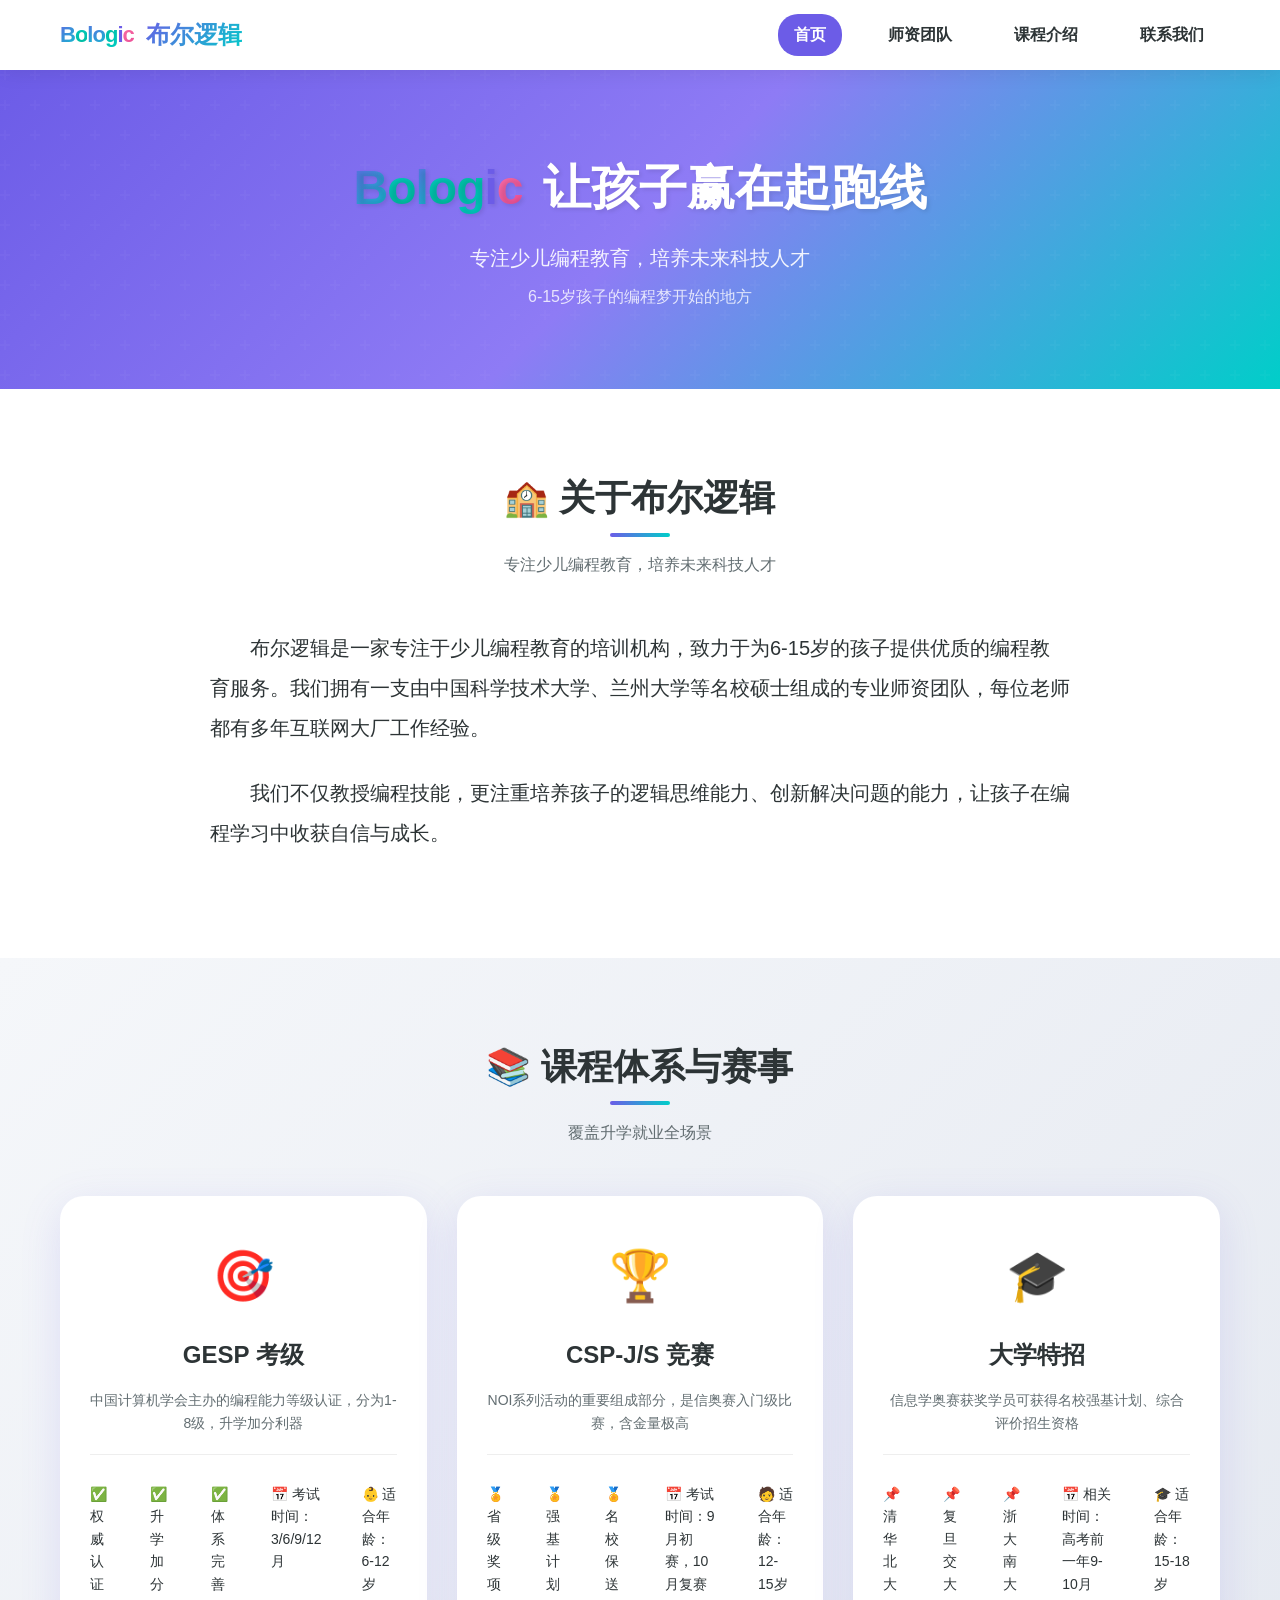
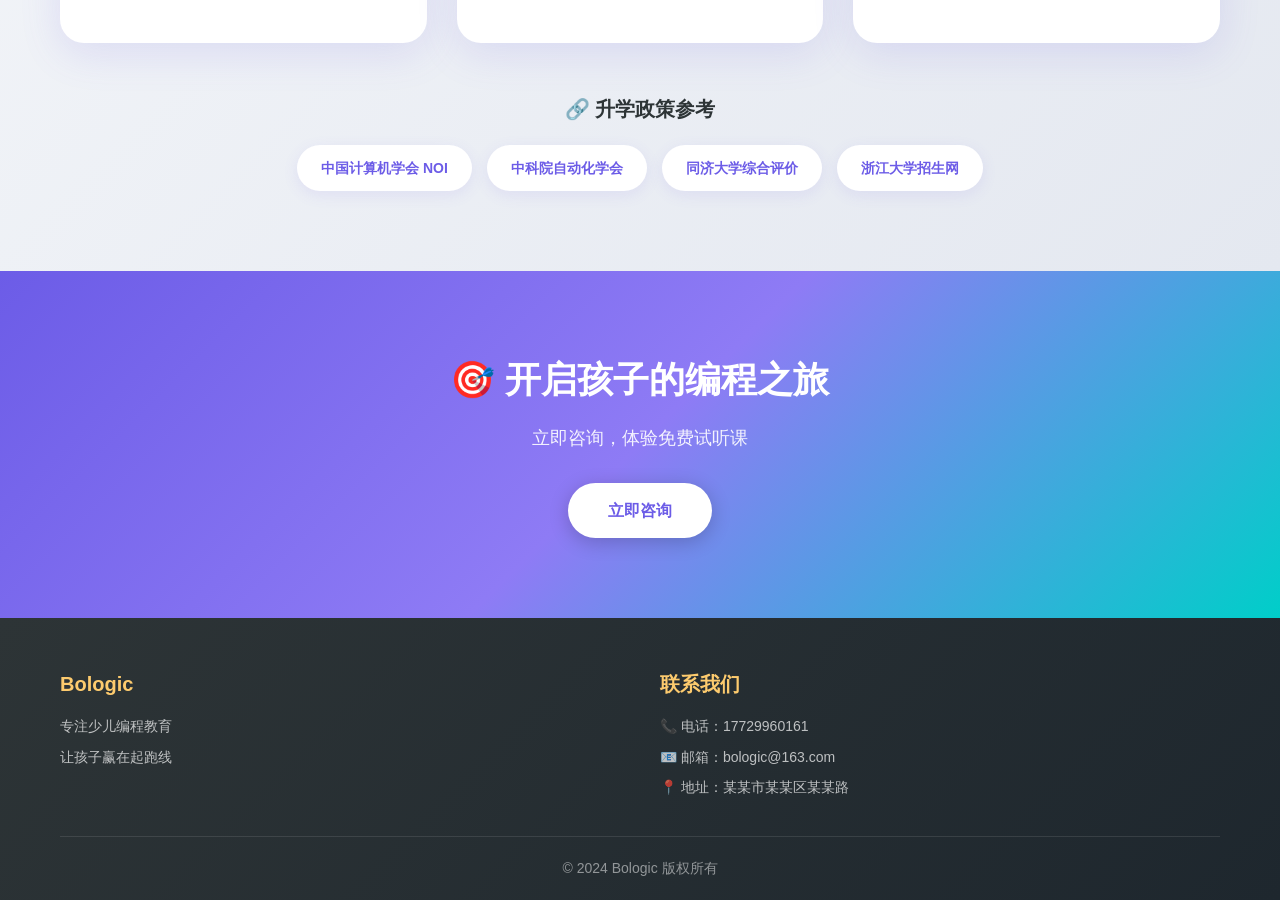
==== index.html @ c9c6e6cb "更新联系电话和邮箱" ====
<!DOCTYPE html>
<html lang="zh-CN">
<head>
    <meta charset="UTF-8">
    <meta name="viewport" content="width=device-width, initial-scale=1.0">
    <title>Bologic 布尔逻辑 - 少儿编程教育</title>
    <link rel="stylesheet" href="css/style.css">
</head>
<body>
    <header class="header">
        <div class="container">
            <div class="logo">
                <div class="logo-icon">
                    <span class="logo-letter">B</span>
                    <span class="logo-letter-o">o</span>
                    <span class="logo-letter">l</span>
                    <span class="logo-letter">o</span>
                    <span class="logo-letter-g">g</span>
                    <span class="logo-letter-i">i</span>
                    <span class="logo-letter-c">c</span>
                </div>
                <span class="logo-text">布尔逻辑</span>
            </div>
            <nav class="nav">
                <a href="index.html" class="active">首页</a>
                <a href="teachers.html">师资团队</a>
                <a href="courses.html">课程介绍</a>
                <a href="#">联系我们</a>
            </nav>
        </div>
    </header>

    <main>
        <section class="hero">
            <div class="container">
                <h1>
                    <div class="hero-logo">
                        <span class="logo-icon">
                            <span class="logo-letter">B</span>
                            <span class="logo-letter-o">o</span>
                            <span class="logo-letter">l</span>
                            <span class="logo-letter-o">o</span>
                            <span class="logo-letter-g">g</span>
                            <span class="logo-letter-i">i</span>
                            <span class="logo-letter-c">c</span>
                        </span>
                    </div>
                    让孩子赢在起跑线
                </h1>
                <p>专注少儿编程教育，培养未来科技人才</p>
                <p class="subtitle">6-15岁孩子的编程梦开始的地方</p>
            </div>
        </section>

        <section class="about">
            <div class="container">
                <div class="section-title">
                    <h2>🏫 关于布尔逻辑</h2>
                    <p>专注少儿编程教育，培养未来科技人才</p>
                </div>
                <div class="about-content">
                    <div class="about-text">
                        <p>布尔逻辑是一家专注于少儿编程教育的培训机构，致力于为6-15岁的孩子提供优质的编程教育服务。我们拥有一支由中国科学技术大学、兰州大学等名校硕士组成的专业师资团队，每位老师都有多年互联网大厂工作经验。</p>
                        <p>我们不仅教授编程技能，更注重培养孩子的逻辑思维能力、创新解决问题的能力，让孩子在编程学习中收获自信与成长。</p>
                    </div>
                </div>
            </div>
        </section>

        <section class="courses">
            <div class="container">
                <div class="section-title">
                    <h2>📚 课程体系与赛事</h2>
                    <p>覆盖升学就业全场景</p>
                </div>
                <div class="course-grid">
                    <div class="course-card">
                        <div class="course-icon">🎯</div>
                        <h3>GESP 考级</h3>
                        <p class="course-desc">中国计算机学会主办的编程能力等级认证，分为1-8级，升学加分利器</p>
                        <ul class="course-info">
                            <li>✅ 权威认证</li>
                            <li>✅ 升学加分</li>
                            <li>✅ 体系完善</li>
                            <li>📅 考试时间：3/6/9/12月</li>
                            <li>👶 适合年龄：6-12岁</li>
                        </ul>
                    </div>
                    <div class="course-card">
                        <div class="course-icon">🏆</div>
                        <h3>CSP-J/S 竞赛</h3>
                        <p class="course-desc">NOI系列活动的重要组成部分，是信奥赛入门级比赛，含金量极高</p>
                        <ul class="course-info">
                            <li>🏅 省级奖项</li>
                            <li>🏅 强基计划</li>
                            <li>🏅 名校保送</li>
                            <li>📅 考试时间：9月初赛，10月复赛</li>
                            <li>🧑 适合年龄：12-15岁</li>
                        </ul>
                    </div>
                    <div class="course-card">
                        <div class="course-icon">🎓</div>
                        <h3>大学特招</h3>
                        <p class="course-desc">信息学奥赛获奖学员可获得名校强基计划、综合评价招生资格</p>
                        <ul class="course-info">
                            <li>📌 清华北大</li>
                            <li>📌 复旦交大</li>
                            <li>📌 浙大南大</li>
                            <li>📅 相关时间：高考前一年9-10月</li>
                            <li>🎓 适合年龄：15-18岁</li>
                        </ul>
                    </div>
                </div>
                <div class="university-links">
                    <h4>🔗 升学政策参考</h4>
                    <div class="links-grid">
                        <a href="https://www.noi.cn/" target="_blank" class="link-item">中国计算机学会 NOI</a>
                        <a href="https://www.cas.ac.cn/" target="_blank" class="link-item">中科院自动化学会</a>
                        <a href="https://zsxxw.tongji.edu.cn/" target="_blank" class="link-item">同济大学综合评价</a>
                        <a href="https://www.zju.edu.cn/" target="_blank" class="link-item">浙江大学招生网</a>
                    </div>
                </div>
            </div>
        </section>

        <section class="cta">
            <div class="container">
                <h2>🎯 开启孩子的编程之旅</h2>
                <p>立即咨询，体验免费试听课</p>
                <a href="#" class="btn-primary">立即咨询</a>
            </div>
        </section>
    </main>

    <footer class="footer">
        <div class="container">
            <div class="footer-content">
                <div class="footer-item">
                    <h4>Bologic</h4>
                    <p>专注少儿编程教育</p>
                    <p>让孩子赢在起跑线</p>
                </div>
                <div class="footer-item">
                    <h4>联系我们</h4>
                    <p>📞 电话：17729960161</p>
                    <p>📧 邮箱：bologic@163.com</p>
                    <p>📍 地址：某某市某某区某某路</p>
                </div>
            </div>
            <div class="footer-bottom">
                <p>© 2024 Bologic 版权所有</p>
            </div>
        </div>
    </footer>
</body>
</html>
---- css/style.css ----
* {
    margin: 0;
    padding: 0;
    box-sizing: border-box;
}

:root {
    --primary: #6C5CE7;
    --primary-light: #A29BFE;
    --secondary: #00CEC9;
    --accent: #FDCB6E;
    --pink: #FD79A8;
    --green: #00B894;
    --dark: #2D3436;
    --light: #F8F9FA;
    --white: #FFFFFF;
    --shadow: 0 10px 40px rgba(108, 92, 231, 0.15);
    --shadow-hover: 0 20px 60px rgba(108, 92, 231, 0.25);
}

body {
    font-family: 'Segoe UI', 'PingFang SC', 'Microsoft YaHei', sans-serif;
    line-height: 1.6;
    color: var(--dark);
    background: linear-gradient(135deg, #f5f7fa 0%, #e4e8f0 100%);
    min-height: 100vh;
}

.container {
    max-width: 1200px;
    margin: 0 auto;
    padding: 0 20px;
}

.header {
    background: var(--white);
    box-shadow: 0 2px 20px rgba(0, 0, 0, 0.08);
    position: sticky;
    top: 0;
    z-index: 100;
}

.header .container {
    display: flex;
    justify-content: space-between;
    align-items: center;
    height: 70px;
}

.logo {
    display: flex;
    align-items: center;
    gap: 12px;
}

.logo-icon {
    display: flex;
    align-items: center;
    font-family: 'Arial Rounded MT Bold', 'Helvetica Rounded', Arial, sans-serif;
    font-size: 22px;
    font-weight: 900;
    letter-spacing: -1px;
}

.logo-letter {
    background: linear-gradient(135deg, var(--primary) 0%, var(--secondary) 100%);
    -webkit-background-clip: text;
    -webkit-text-fill-color: transparent;
    background-clip: text;
}

.logo-letter-o {
    background: linear-gradient(180deg, var(--secondary) 0%, #00B894 100%);
    -webkit-background-clip: text;
    -webkit-text-fill-color: transparent;
    background-clip: text;
}

.logo-letter-g {
    background: linear-gradient(135deg, #00B894 0%, #00CEC9 100%);
    -webkit-background-clip: text;
    -webkit-text-fill-color: transparent;
    background-clip: text;
}

.logo-letter-i {
    color: var(--primary);
    -webkit-text-fill-color: var(--primary);
}

.logo-letter-c {
    background: linear-gradient(135deg, var(--pink) 0%, #E84393 100%);
    -webkit-background-clip: text;
    -webkit-text-fill-color: transparent;
    background-clip: text;
}

.logo-text {
    font-size: 24px;
    font-weight: 800;
    background: linear-gradient(135deg, var(--primary) 0%, var(--secondary) 100%);
    -webkit-background-clip: text;
    -webkit-text-fill-color: transparent;
    background-clip: text;
}

.nav {
    display: flex;
    gap: 30px;
}

.nav a {
    text-decoration: none;
    color: var(--dark);
    font-weight: 600;
    font-size: 16px;
    padding: 8px 16px;
    border-radius: 20px;
    transition: all 0.3s ease;
}

.nav a:hover,
.nav a.active {
    background: var(--primary);
    color: var(--white);
}

.hero {
    background: linear-gradient(135deg, var(--primary) 0%, #8E7BF5 50%, var(--secondary) 100%);
    padding: 80px 0;
    text-align: center;
    position: relative;
    overflow: hidden;
}

.hero::before {
    content: '';
    position: absolute;
    top: 0;
    left: 0;
    right: 0;
    bottom: 0;
    background: url("data:image/svg+xml,%3Csvg width='60' height='60' viewBox='0 0 60 60' xmlns='http://www.w3.org/2000/svg'%3E%3Cg fill='none' fill-rule='evenodd'%3E%3Cg fill='%23ffffff' fill-opacity='0.05'%3E%3Cpath d='M36 34v-4h-2v4h-4v2h4v4h2v-4h4v-2h-4zm0-30V0h-2v4h-4v2h4v4h2V6h4V4h-4zM6 34v-4H4v4H0v2h4v4h2v-4h4v-2H6zM6 4V0H4v4H0v2h4v4h2V6h4V4H6z'/%3E%3C/g%3E%3C/g%3E%3C/svg%3E");
    opacity: 0.5;
}

.hero h1 {
    font-size: 48px;
    color: var(--white);
    margin-bottom: 15px;
    position: relative;
    text-shadow: 2px 2px 4px rgba(0, 0, 0, 0.1);
    display: flex;
    align-items: center;
    gap: 20px;
    justify-content: center;
}

.hero-logo .logo-icon {
    font-size: 48px;
}

.hero p {
    font-size: 20px;
    color: rgba(255, 255, 255, 0.9);
    position: relative;
}

.hero .subtitle {
    margin-top: 10px;
    font-size: 16px;
    color: rgba(255, 255, 255, 0.8);
}

.teachers {
    padding: 80px 0;
}

.section-title {
    text-align: center;
    margin-bottom: 50px;
}

.section-title h2 {
    font-size: 36px;
    color: var(--dark);
    margin-bottom: 10px;
    position: relative;
    display: inline-block;
}

.section-title h2::after {
    content: '';
    position: absolute;
    bottom: -10px;
    left: 50%;
    transform: translateX(-50%);
    width: 60px;
    height: 4px;
    background: linear-gradient(90deg, var(--primary), var(--secondary));
    border-radius: 2px;
}

.section-title p {
    color: #636e72;
    font-size: 16px;
    margin-top: 15px;
}

.teacher-grid {
    display: grid;
    grid-template-columns: repeat(auto-fill, minmax(350px, 1fr));
    gap: 30px;
}

.teacher-card {
    background: var(--white);
    border-radius: 24px;
    overflow: hidden;
    box-shadow: var(--shadow);
    transition: all 0.4s cubic-bezier(0.175, 0.885, 0.32, 1.275);
    position: relative;
}

.teacher-card::before {
    content: '';
    position: absolute;
    top: 0;
    left: 0;
    right: 0;
    height: 6px;
    background: linear-gradient(90deg, var(--primary), var(--secondary), var(--accent), var(--pink));
    background-size: 300% 100%;
    animation: gradient 3s ease infinite;
}

@keyframes gradient {
    0% { background-position: 0% 50%; }
    50% { background-position: 100% 50%; }
    100% { background-position: 0% 50%; }
}

.teacher-card:hover {
    transform: translateY(-10px);
    box-shadow: var(--shadow-hover);
}

.teacher-image {
    position: relative;
    padding: 30px;
    background: linear-gradient(180deg, #f8f9ff 0%, var(--white) 100%);
    display: flex;
    justify-content: center;
}

.teacher-image img {
    width: 140px;
    height: 140px;
    border-radius: 50%;
    border: 5px solid var(--white);
    box-shadow: 0 8px 30px rgba(108, 92, 231, 0.2);
    transition: transform 0.4s ease;
    object-fit: cover;
}

.teacher-card:hover .teacher-image img {
    transform: scale(1.1) rotate(5deg);
}

.teacher-badge {
    position: absolute;
    top: 20px;
    right: 20px;
    background: linear-gradient(135deg, var(--accent), #F39C12);
    color: var(--white);
    padding: 6px 16px;
    border-radius: 20px;
    font-size: 12px;
    font-weight: 700;
    box-shadow: 0 4px 15px rgba(253, 203, 110, 0.4);
}

.teacher-info {
    padding: 25px;
}

.teacher-info h3 {
    font-size: 22px;
    color: var(--dark);
    margin-bottom: 8px;
    text-align: center;
}

.teacher-title {
    text-align: center;
    color: var(--primary);
    font-weight: 600;
    font-size: 14px;
    margin-bottom: 15px;
}

.teacher-desc {
    color: #636e72;
    font-size: 14px;
    line-height: 1.8;
    margin-bottom: 20px;
    text-align: justify;
}

.teacher-tags {
    display: flex;
    flex-wrap: wrap;
    gap: 8px;
    justify-content: center;
}

.teacher-tags span {
    background: linear-gradient(135deg, #f0f3ff 0%, #e8ecff 100%);
    color: var(--primary);
    padding: 6px 14px;
    border-radius: 20px;
    font-size: 12px;
    font-weight: 600;
    transition: all 0.3s ease;
}

.teacher-tags span:hover {
    background: var(--primary);
    color: var(--white);
    transform: scale(1.05);
}

.features {
    padding: 60px 0;
    background: var(--white);
}

.feature-grid {
    display: grid;
    grid-template-columns: repeat(auto-fit, minmax(250px, 1fr));
    gap: 30px;
}

.feature-item {
    text-align: center;
    padding: 30px;
    border-radius: 20px;
    transition: all 0.3s ease;
}

.feature-item:hover {
    background: linear-gradient(135deg, #f8f9ff 0%, #f0f3ff 100%);
    transform: translateY(-5px);
}

.feature-icon {
    font-size: 50px;
    margin-bottom: 20px;
    display: block;
    animation: bounce 2s ease-in-out infinite;
}

@keyframes bounce {
    0%, 100% { transform: translateY(0); }
    50% { transform: translateY(-10px); }
}

.feature-item:nth-child(2) .feature-icon {
    animation-delay: 0.2s;
}

.feature-item:nth-child(3) .feature-icon {
    animation-delay: 0.4s;
}

.feature-item:nth-child(4) .feature-icon {
    animation-delay: 0.6s;
}

.feature-item h3 {
    font-size: 20px;
    color: var(--dark);
    margin-bottom: 10px;
}

.feature-item p {
    color: #636e72;
    font-size: 14px;
}

.courses-page {
    padding: 80px 0;
    background: linear-gradient(135deg, #f5f7fa 0%, #e4e8f0 100%);
}

.course-list {
    display: flex;
    flex-direction: column;
    gap: 40px;
}

.course-item {
    background: var(--white);
    border-radius: 24px;
    box-shadow: var(--shadow);
    overflow: hidden;
    display: flex;
    transition: all 0.3s ease;
}

.course-item:hover {
    transform: translateY(-5px);
    box-shadow: var(--shadow-hover);
}

.course-number {
    min-width: 120px;
    background: linear-gradient(135deg, var(--primary) 0%, var(--secondary) 100%);
    color: var(--white);
    font-size: 36px;
    font-weight: 800;
    display: flex;
    align-items: center;
    justify-content: center;
}

.course-content {
    padding: 40px;
    flex: 1;
}

.course-header {
    display: flex;
    align-items: center;
    gap: 15px;
    margin-bottom: 20px;
}

.course-header .course-icon {
    font-size: 36px;
}

.course-header h3 {
    font-size: 28px;
    color: var(--dark);
    margin: 0;
    font-weight: 700;
}

.course-intro {
    color: #636e72;
    font-size: 16px;
    line-height: 1.8;
    margin-bottom: 25px;
}

.course-outline {
    margin-bottom: 25px;
}

.course-outline h4 {
    font-size: 18px;
    color: var(--dark);
    margin-bottom: 15px;
    font-weight: 700;
}

.course-outline ul {
    list-style: none;
    padding: 0;
    margin: 0;
    display: grid;
    grid-template-columns: repeat(3, 1fr);
    gap: 12px;
}

.course-outline li {
    color: #636e72;
    font-size: 14px;
    position: relative;
    padding-left: 18px;
}

.course-outline li::before {
    content: '✓';
    position: absolute;
    left: 0;
    color: var(--primary);
    font-weight: bold;
}

.course-info {
    display: flex;
    gap: 40px;
    padding-top: 20px;
    border-top: 1px solid #eee;
}

.info-item {
    display: flex;
    flex-direction: column;
    gap: 5px;
}

.info-label {
    color: #999;
    font-size: 13px;
}

.info-value {
    color: var(--dark);
    font-size: 16px;
    font-weight: 600;
}

.footer {
    background: linear-gradient(135deg, #2d3436 0%, #1e272e 100%);
    color: var(--white);
    padding: 50px 0 20px;
}

.footer-content {
    display: grid;
    grid-template-columns: repeat(auto-fit, minmax(250px, 1fr));
    gap: 40px;
    margin-bottom: 30px;
}

.footer-item h4 {
    font-size: 20px;
    margin-bottom: 15px;
    color: var(--accent);
}

.footer-item p {
    color: rgba(255, 255, 255, 0.7);
    margin-bottom: 8px;
    font-size: 14px;
}

.footer-bottom {
    text-align: center;
    padding-top: 20px;
    border-top: 1px solid rgba(255, 255, 255, 0.1);
}

.footer-bottom p {
    color: rgba(255, 255, 255, 0.5);
    font-size: 14px;
}

.about {
    padding: 80px 0;
    background: var(--white);
}

.about-content {
    margin-top: 40px;
    text-align: center;
}

.about-text {
    text-align: left;
    max-width: 900px;
    margin: 0 auto;
    padding: 0 20px;
}

.about-text p {
    color: #2d3436;
    font-size: 20px;
    line-height: 2;
    margin-bottom: 25px;
    text-indent: 2em;
}

.about-stats {
    display: grid;
    grid-template-columns: repeat(3, 1fr);
    gap: 20px;
}

.stat-item {
    text-align: center;
    padding: 30px 20px;
    background: linear-gradient(135deg, #f8f9ff 0%, #f0f3ff 100%);
    border-radius: 16px;
}

.stat-number {
    display: block;
    font-size: 36px;
    font-weight: 800;
    background: linear-gradient(135deg, var(--primary) 0%, var(--secondary) 100%);
    -webkit-background-clip: text;
    -webkit-text-fill-color: transparent;
    background-clip: text;
}

.stat-label {
    color: #636e72;
    font-size: 14px;
    margin-top: 8px;
    display: block;
}

.courses {
    padding: 80px 0;
    background: linear-gradient(135deg, #f5f7fa 0%, #e4e8f0 100%);
}

.course-grid {
    display: grid;
    grid-template-columns: repeat(auto-fit, minmax(300px, 1fr));
    gap: 30px;
    margin-top: 40px;
}

.course-card {
    background: var(--white);
    padding: 40px 30px;
    border-radius: 24px;
    box-shadow: var(--shadow);
    transition: all 0.3s ease;
    text-align: center;
}

.course-card:hover {
    transform: translateY(-10px);
    box-shadow: var(--shadow-hover);
}

.course-icon {
    font-size: 50px;
    margin-bottom: 20px;
    display: block;
}

.course-card h3 {
    font-size: 24px;
    color: var(--dark);
    margin-bottom: 15px;
}

.course-desc {
    color: #636e72;
    font-size: 14px;
    line-height: 1.6;
    margin-bottom: 20px;
}

.course-info {
    list-style: none;
    text-align: left;
}

.course-info li {
    padding: 8px 0;
    color: var(--dark);
    font-size: 14px;
}

.university-links {
    margin-top: 50px;
    text-align: center;
}

.university-links h4 {
    font-size: 20px;
    color: var(--dark);
    margin-bottom: 20px;
}

.links-grid {
    display: flex;
    flex-wrap: wrap;
    gap: 15px;
    justify-content: center;
}

.link-item {
    display: inline-block;
    padding: 12px 24px;
    background: var(--white);
    color: var(--primary);
    text-decoration: none;
    border-radius: 25px;
    font-weight: 600;
    font-size: 14px;
    box-shadow: 0 4px 15px rgba(108, 92, 231, 0.1);
    transition: all 0.3s ease;
}

.link-item:hover {
    background: var(--primary);
    color: var(--white);
    transform: translateY(-3px);
}

.cta {
    padding: 80px 0;
    background: linear-gradient(135deg, var(--primary) 0%, #8E7BF5 50%, var(--secondary) 100%);
    text-align: center;
}

.cta h2 {
    font-size: 36px;
    color: var(--white);
    margin-bottom: 15px;
}

.cta p {
    font-size: 18px;
    color: rgba(255, 255, 255, 0.9);
    margin-bottom: 30px;
}

.btn-primary {
    display: inline-block;
    padding: 15px 40px;
    background: var(--white);
    color: var(--primary);
    text-decoration: none;
    border-radius: 30px;
    font-weight: 700;
    font-size: 16px;
    transition: all 0.3s ease;
    box-shadow: 0 4px 20px rgba(0, 0, 0, 0.2);
}

.btn-primary:hover {
    transform: scale(1.05);
    box-shadow: 0 8px 30px rgba(0, 0, 0, 0.3);
}

@media (max-width: 768px) {
    .header .container {
        flex-direction: column;
        height: auto;
        padding: 15px 20px;
    }
    
    .nav {
        margin-top: 15px;
        gap: 15px;
        flex-wrap: wrap;
        justify-content: center;
    }
    
    .hero h1 {
        font-size: 32px;
    }
    
    .hero p {
        font-size: 16px;
    }
    
    .teacher-grid {
        grid-template-columns: 1fr;
    }
    
    .section-title h2 {
        font-size: 28px;
    }
}
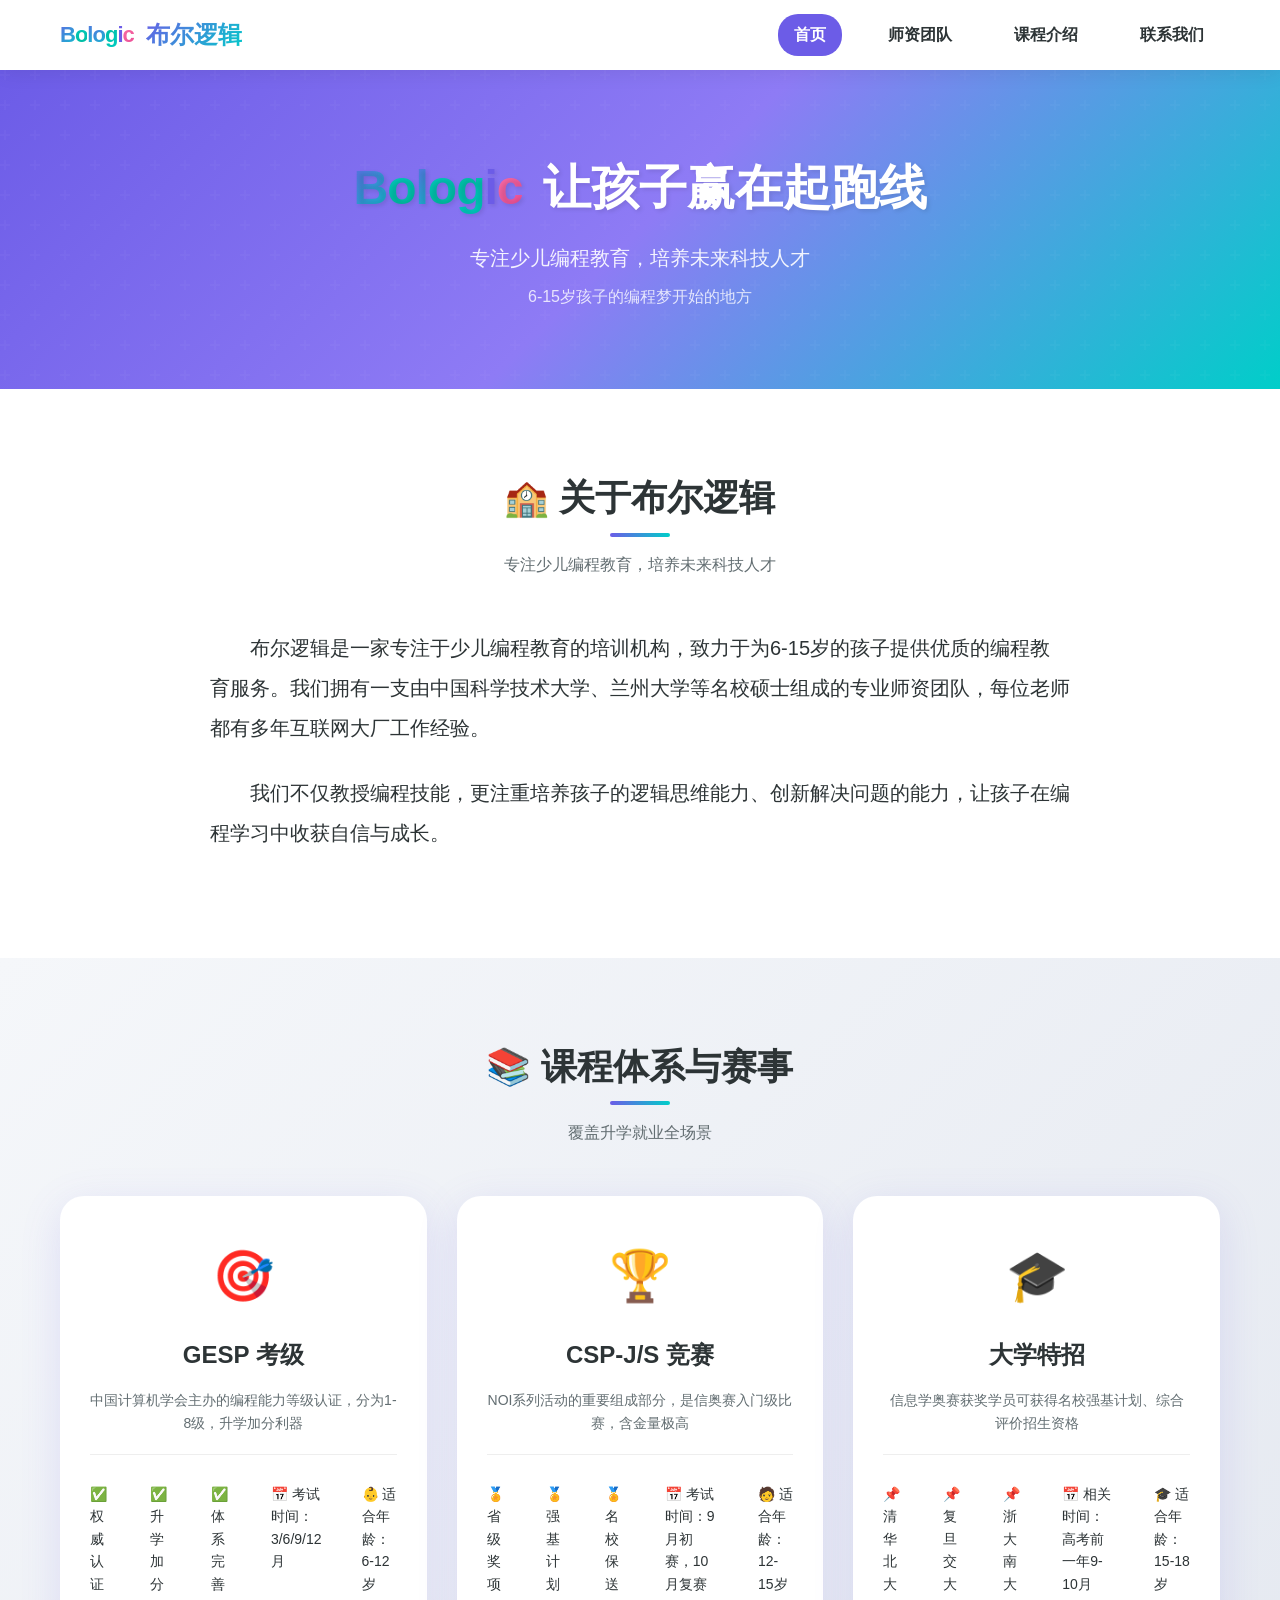
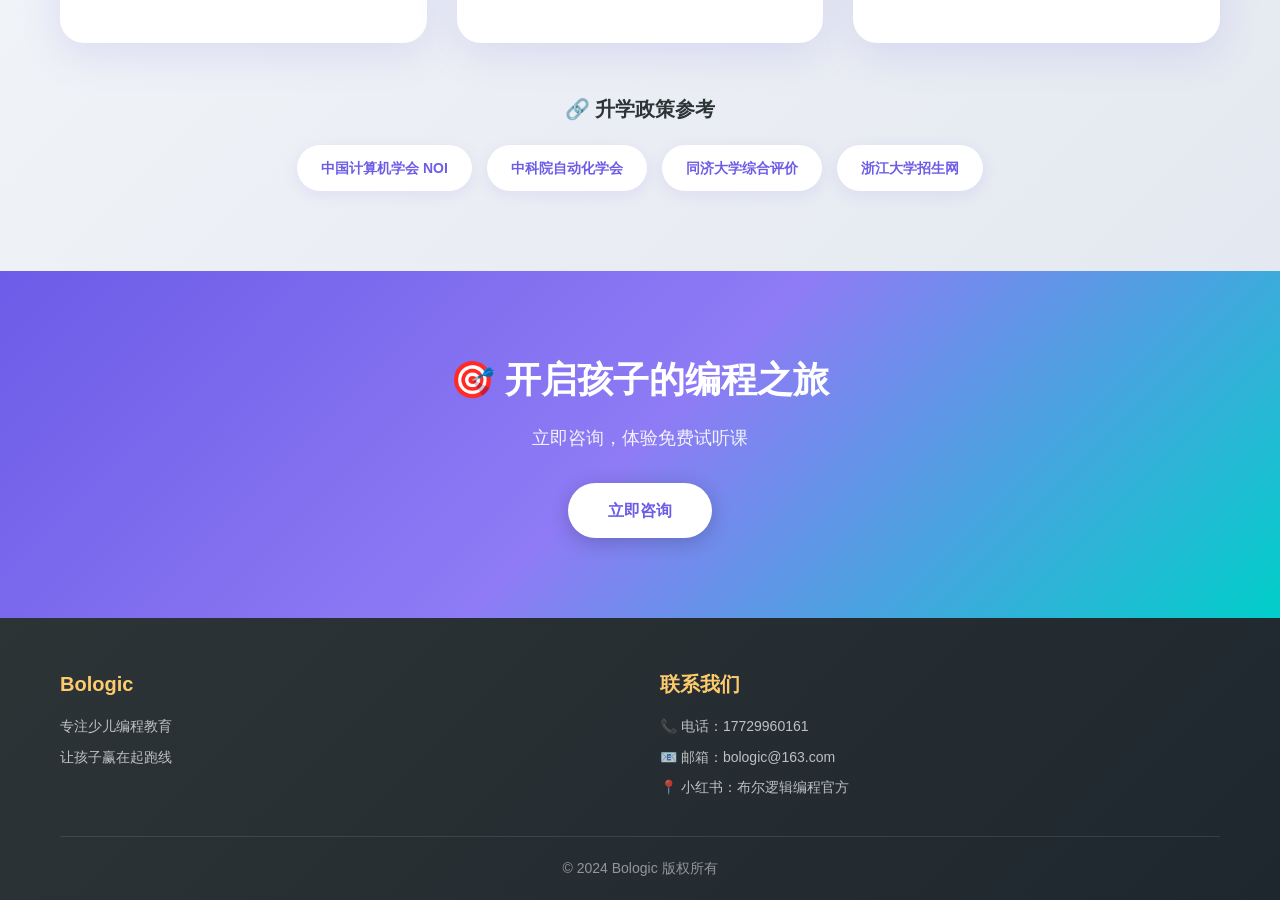
==== commit a46ab98d: "更新小红书信息" ====
--- a/index.html
+++ b/index.html
@@ -144,7 +144,7 @@
                     <h4>联系我们</h4>
                     <p>📞 电话：17729960161</p>
                     <p>📧 邮箱：bologic@163.com</p>
-                    <p>📍 地址：某某市某某区某某路</p>
+                    <p>📍 小红书：布尔逻辑编程官方</p>
                 </div>
             </div>
             <div class="footer-bottom">
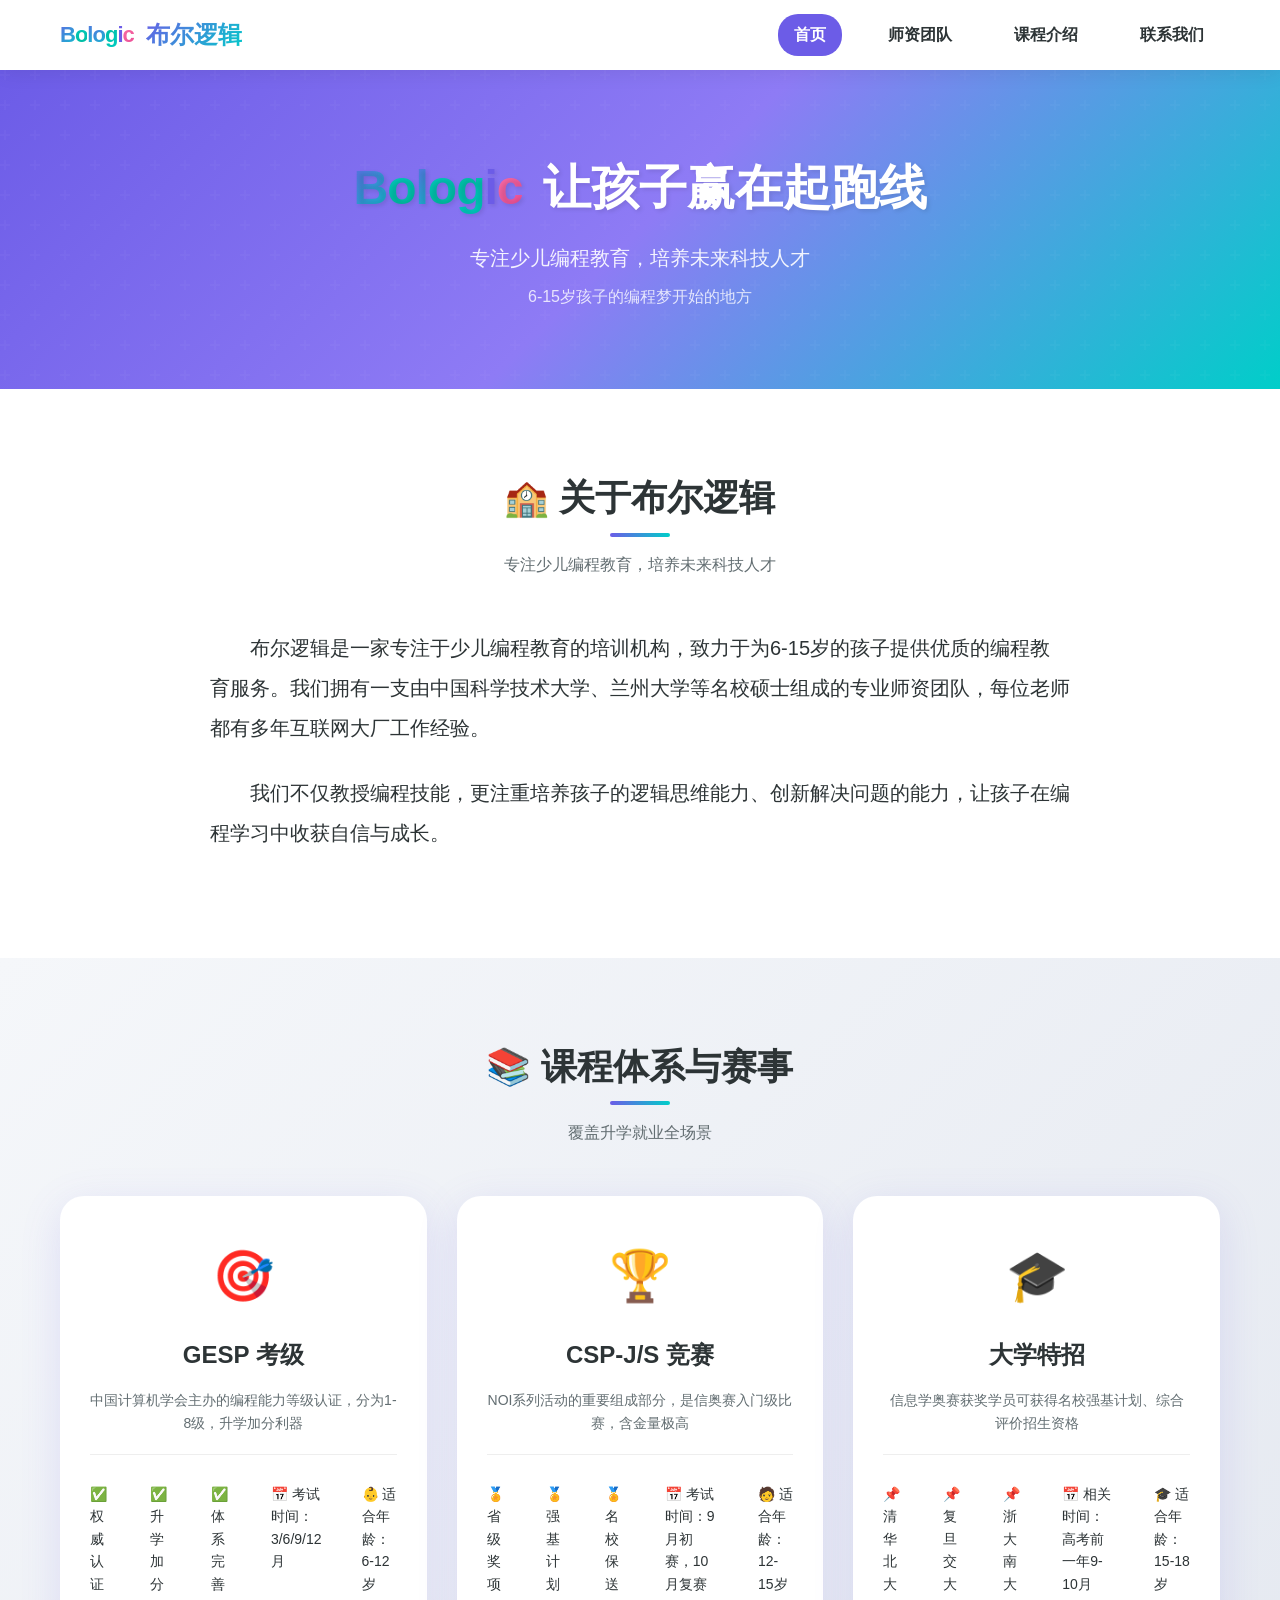
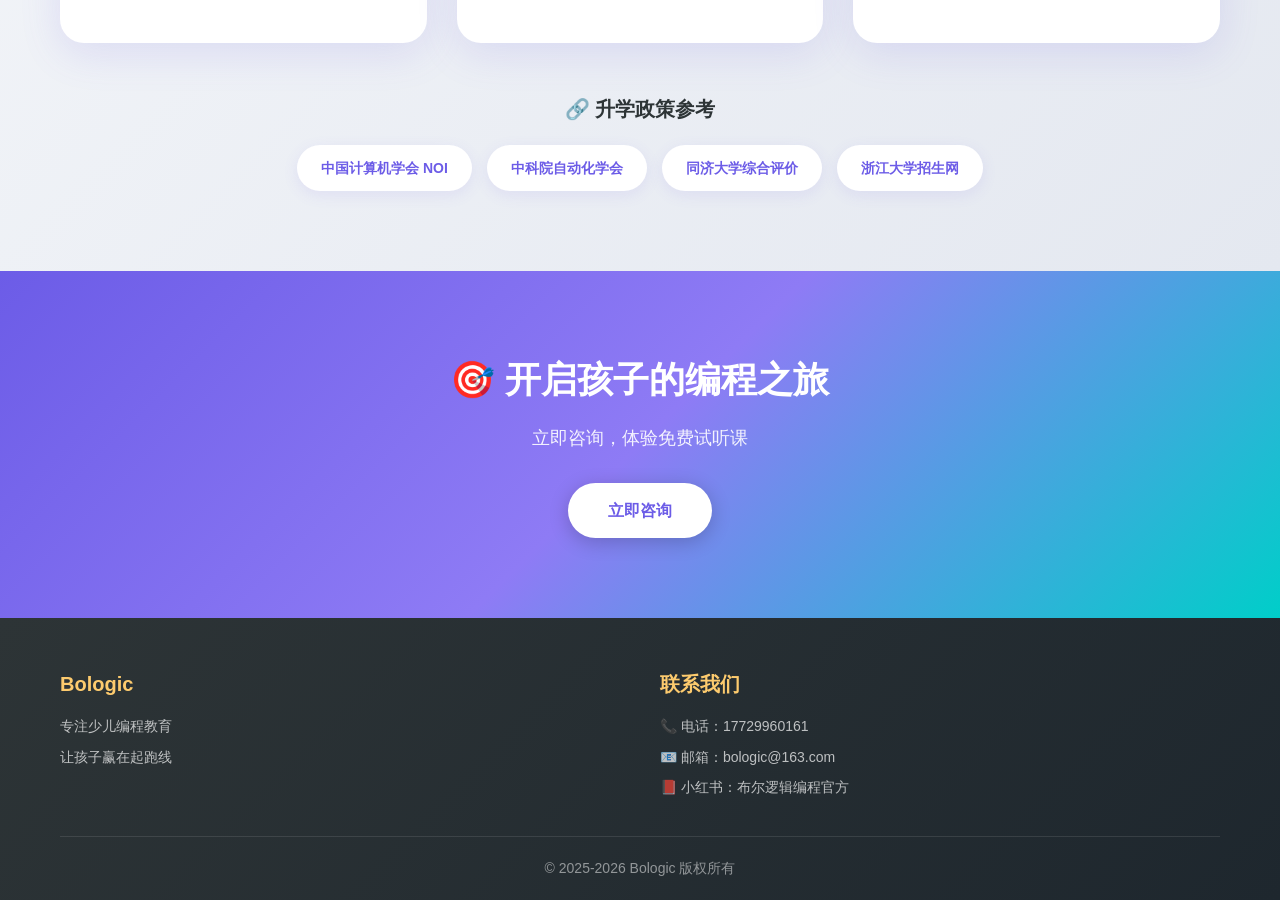
==== commit eb0c1ab7: "更新联系页面二维码图片" ====
--- a/index.html
+++ b/index.html
@@ -25,7 +25,7 @@
                 <a href="index.html" class="active">首页</a>
                 <a href="teachers.html">师资团队</a>
                 <a href="courses.html">课程介绍</a>
-                <a href="#">联系我们</a>
+                <a href="contact.html">联系我们</a>
             </nav>
         </div>
     </header>
@@ -144,11 +144,11 @@
                     <h4>联系我们</h4>
                     <p>📞 电话：17729960161</p>
                     <p>📧 邮箱：bologic@163.com</p>
-                    <p>📍 小红书：布尔逻辑编程官方</p>
+                    <p>📕 小红书：布尔逻辑编程官方</p>
                 </div>
             </div>
             <div class="footer-bottom">
-                <p>© 2024 Bologic 版权所有</p>
+                <p>© 2025-2026 Bologic 版权所有</p>
             </div>
         </div>
     </footer>
--- a/css/style.css
+++ b/css/style.css
@@ -510,6 +510,164 @@
 .info-value {
     color: var(--dark);
     font-size: 16px;
+    font-weight: 600;
+}
+
+.contact-page {
+    padding: 80px 0;
+    background: linear-gradient(135deg, #f5f7fa 0%, #e4e8f0 100%);
+}
+
+.contact-grid {
+    display: grid;
+    grid-template-columns: repeat(3, 1fr);
+    gap: 30px;
+    margin-bottom: 60px;
+}
+
+.contact-card {
+    background: var(--white);
+    padding: 40px 30px;
+    border-radius: 24px;
+    box-shadow: var(--shadow);
+    text-align: center;
+    transition: all 0.3s ease;
+}
+
+.contact-card:hover {
+    transform: translateY(-10px);
+    box-shadow: var(--shadow-hover);
+}
+
+.contact-icon {
+    font-size: 50px;
+    margin-bottom: 20px;
+}
+
+.contact-card h3 {
+    font-size: 22px;
+    color: var(--dark);
+    margin-bottom: 15px;
+    font-weight: 700;
+}
+
+.contact-value {
+    color: var(--primary);
+    font-size: 18px;
+    font-weight: 600;
+    margin-bottom: 10px;
+}
+
+.contact-desc {
+    color: #999;
+    font-size: 14px;
+}
+
+.contact-form-section {
+    background: var(--white);
+    padding: 50px;
+    border-radius: 24px;
+    box-shadow: var(--shadow);
+    margin-bottom: 60px;
+}
+
+.contact-form {
+    max-width: 700px;
+    margin: 0 auto;
+}
+
+.form-row {
+    display: grid;
+    grid-template-columns: 1fr 1fr;
+    gap: 20px;
+}
+
+.form-group {
+    margin-bottom: 25px;
+}
+
+.form-group label {
+    display: block;
+    color: var(--dark);
+    font-size: 15px;
+    font-weight: 600;
+    margin-bottom: 10px;
+}
+
+.form-group input,
+.form-group select,
+.form-group textarea {
+    width: 100%;
+    padding: 14px 18px;
+    border: 2px solid #eee;
+    border-radius: 12px;
+    font-size: 15px;
+    color: var(--dark);
+    transition: all 0.3s ease;
+    box-sizing: border-box;
+}
+
+.form-group input:focus,
+.form-group select:focus,
+.form-group textarea:focus {
+    outline: none;
+    border-color: var(--primary);
+}
+
+.form-group textarea {
+    min-height: 120px;
+    resize: vertical;
+}
+
+.btn-submit {
+    display: block;
+    width: 100%;
+    padding: 16px;
+    background: linear-gradient(135deg, var(--primary) 0%, var(--secondary) 100%);
+    color: var(--white);
+    border: none;
+    border-radius: 30px;
+    font-size: 18px;
+    font-weight: 700;
+    cursor: pointer;
+    transition: all 0.3s ease;
+}
+
+.btn-submit:hover {
+    transform: scale(1.02);
+    box-shadow: 0 8px 25px rgba(108, 92, 231, 0.4);
+}
+
+.contact-qr-section {
+    text-align: center;
+}
+
+.qr-content {
+    display: flex;
+    justify-content: center;
+    gap: 60px;
+}
+
+.qr-item {
+    text-align: center;
+}
+
+.qr-placeholder {
+    width: 180px;
+    height: 180px;
+    background: linear-gradient(135deg, #f5f7fa 0%, #e4e8f0 100%);
+    border-radius: 16px;
+    display: flex;
+    align-items: center;
+    justify-content: center;
+    color: #999;
+    font-size: 14px;
+    margin-bottom: 15px;
+}
+
+.qr-item p {
+    color: #636e72;
+    font-size: 15px;
     font-weight: 600;
 }
 
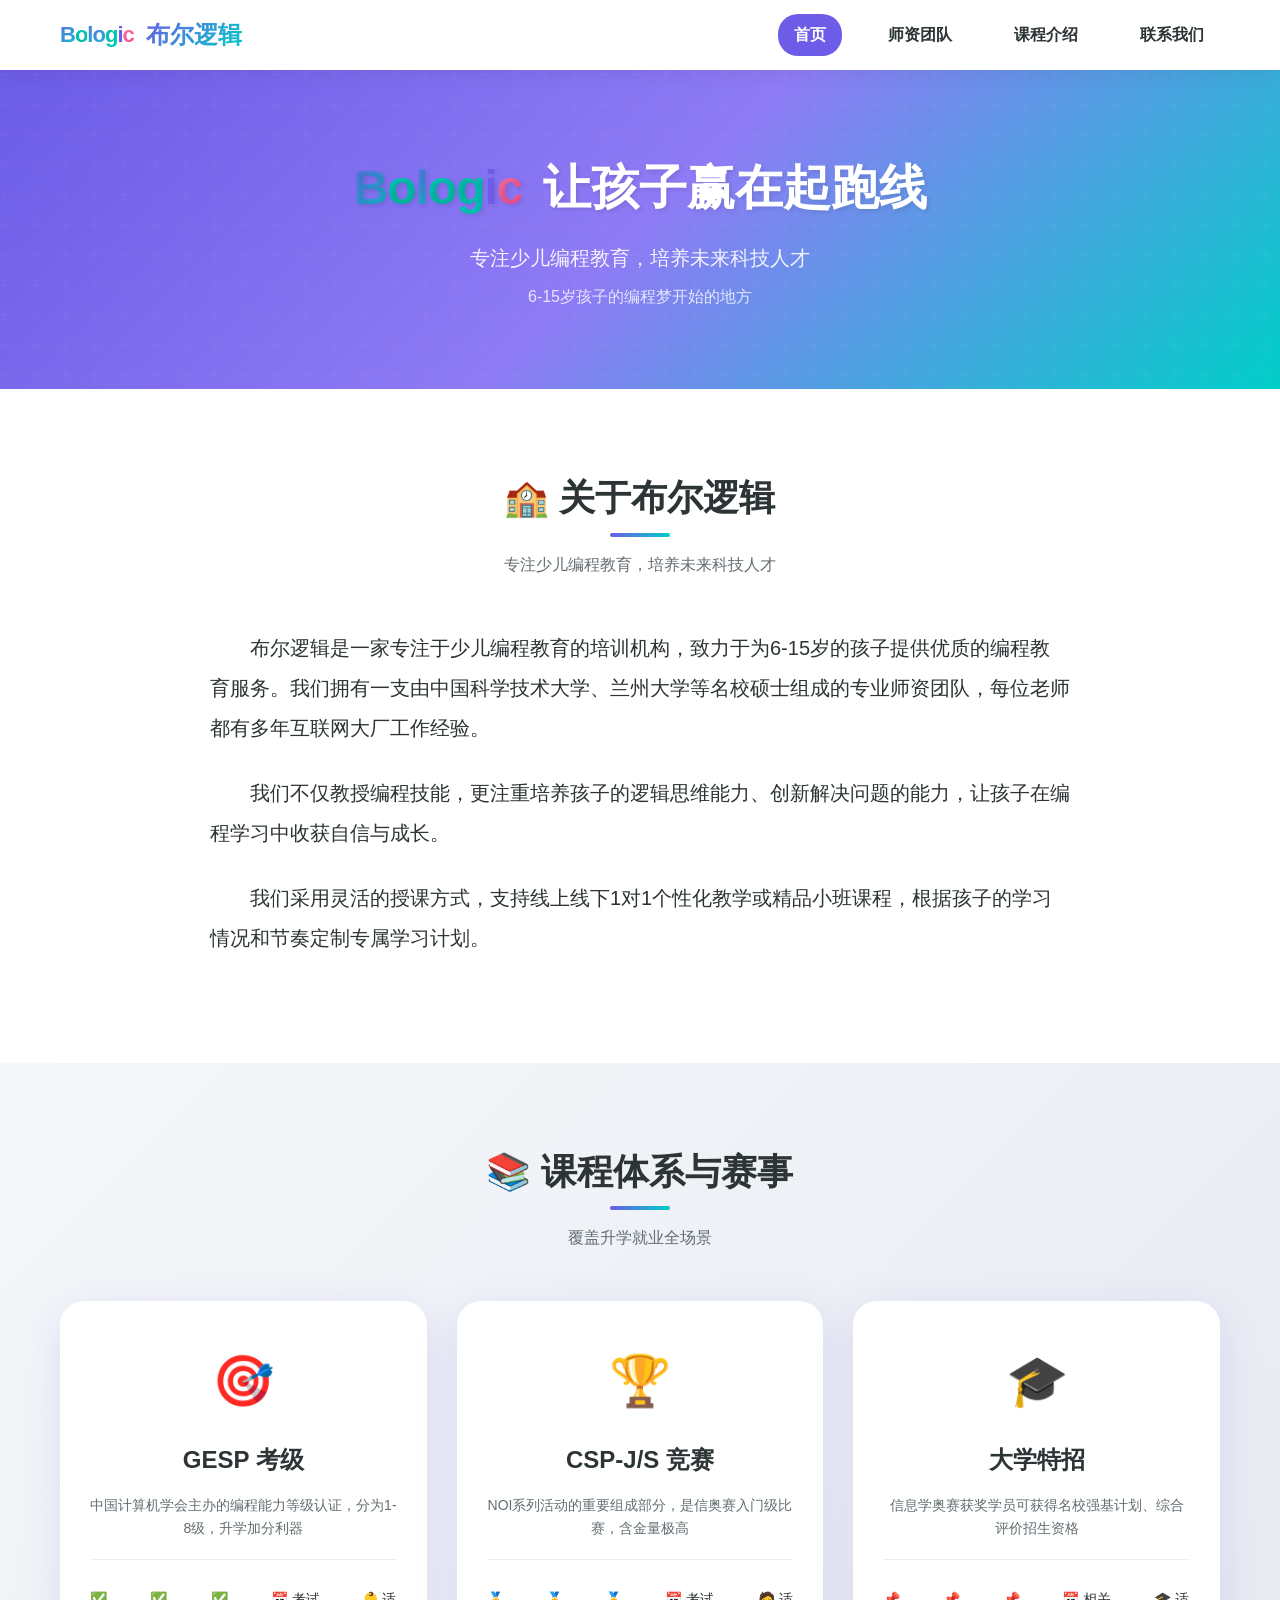
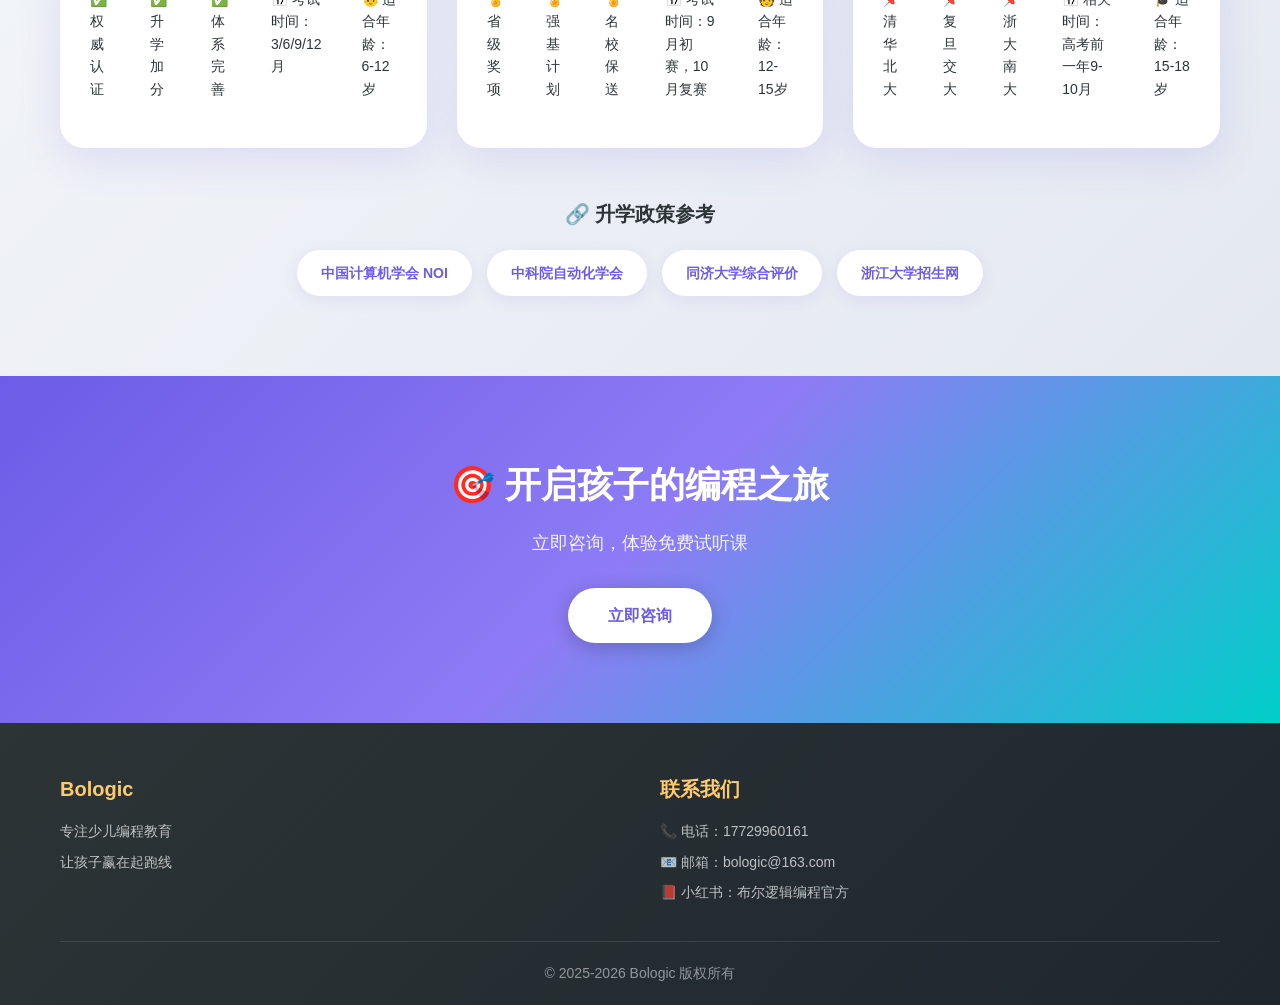
==== commit 598ef9ab: "添加授课方式说明" ====
--- a/index.html
+++ b/index.html
@@ -62,6 +62,7 @@
                     <div class="about-text">
                         <p>布尔逻辑是一家专注于少儿编程教育的培训机构，致力于为6-15岁的孩子提供优质的编程教育服务。我们拥有一支由中国科学技术大学、兰州大学等名校硕士组成的专业师资团队，每位老师都有多年互联网大厂工作经验。</p>
                         <p>我们不仅教授编程技能，更注重培养孩子的逻辑思维能力、创新解决问题的能力，让孩子在编程学习中收获自信与成长。</p>
+                        <p>我们采用灵活的授课方式，支持线上线下1对1个性化教学或精品小班课程，根据孩子的学习情况和节奏定制专属学习计划。</p>
                     </div>
                 </div>
             </div>
@@ -127,7 +128,7 @@
             <div class="container">
                 <h2>🎯 开启孩子的编程之旅</h2>
                 <p>立即咨询，体验免费试听课</p>
-                <a href="#" class="btn-primary">立即咨询</a>
+                <a href="contact.html" class="btn-primary">立即咨询</a>
             </div>
         </section>
     </main>
--- a/css/style.css
+++ b/css/style.css
@@ -561,81 +561,6 @@
 .contact-desc {
     color: #999;
     font-size: 14px;
-}
-
-.contact-form-section {
-    background: var(--white);
-    padding: 50px;
-    border-radius: 24px;
-    box-shadow: var(--shadow);
-    margin-bottom: 60px;
-}
-
-.contact-form {
-    max-width: 700px;
-    margin: 0 auto;
-}
-
-.form-row {
-    display: grid;
-    grid-template-columns: 1fr 1fr;
-    gap: 20px;
-}
-
-.form-group {
-    margin-bottom: 25px;
-}
-
-.form-group label {
-    display: block;
-    color: var(--dark);
-    font-size: 15px;
-    font-weight: 600;
-    margin-bottom: 10px;
-}
-
-.form-group input,
-.form-group select,
-.form-group textarea {
-    width: 100%;
-    padding: 14px 18px;
-    border: 2px solid #eee;
-    border-radius: 12px;
-    font-size: 15px;
-    color: var(--dark);
-    transition: all 0.3s ease;
-    box-sizing: border-box;
-}
-
-.form-group input:focus,
-.form-group select:focus,
-.form-group textarea:focus {
-    outline: none;
-    border-color: var(--primary);
-}
-
-.form-group textarea {
-    min-height: 120px;
-    resize: vertical;
-}
-
-.btn-submit {
-    display: block;
-    width: 100%;
-    padding: 16px;
-    background: linear-gradient(135deg, var(--primary) 0%, var(--secondary) 100%);
-    color: var(--white);
-    border: none;
-    border-radius: 30px;
-    font-size: 18px;
-    font-weight: 700;
-    cursor: pointer;
-    transition: all 0.3s ease;
-}
-
-.btn-submit:hover {
-    transform: scale(1.02);
-    box-shadow: 0 8px 25px rgba(108, 92, 231, 0.4);
 }
 
 .contact-qr-section {
@@ -917,6 +842,20 @@
         grid-template-columns: 1fr;
     }
     
+    .course-grid {
+        grid-template-columns: 1fr;
+    }
+    
+    .contact-grid {
+        grid-template-columns: 1fr;
+    }
+    
+    .qr-content {
+        flex-direction: column;
+        align-items: center;
+        gap: 30px;
+    }
+    
     .section-title h2 {
         font-size: 28px;
     }
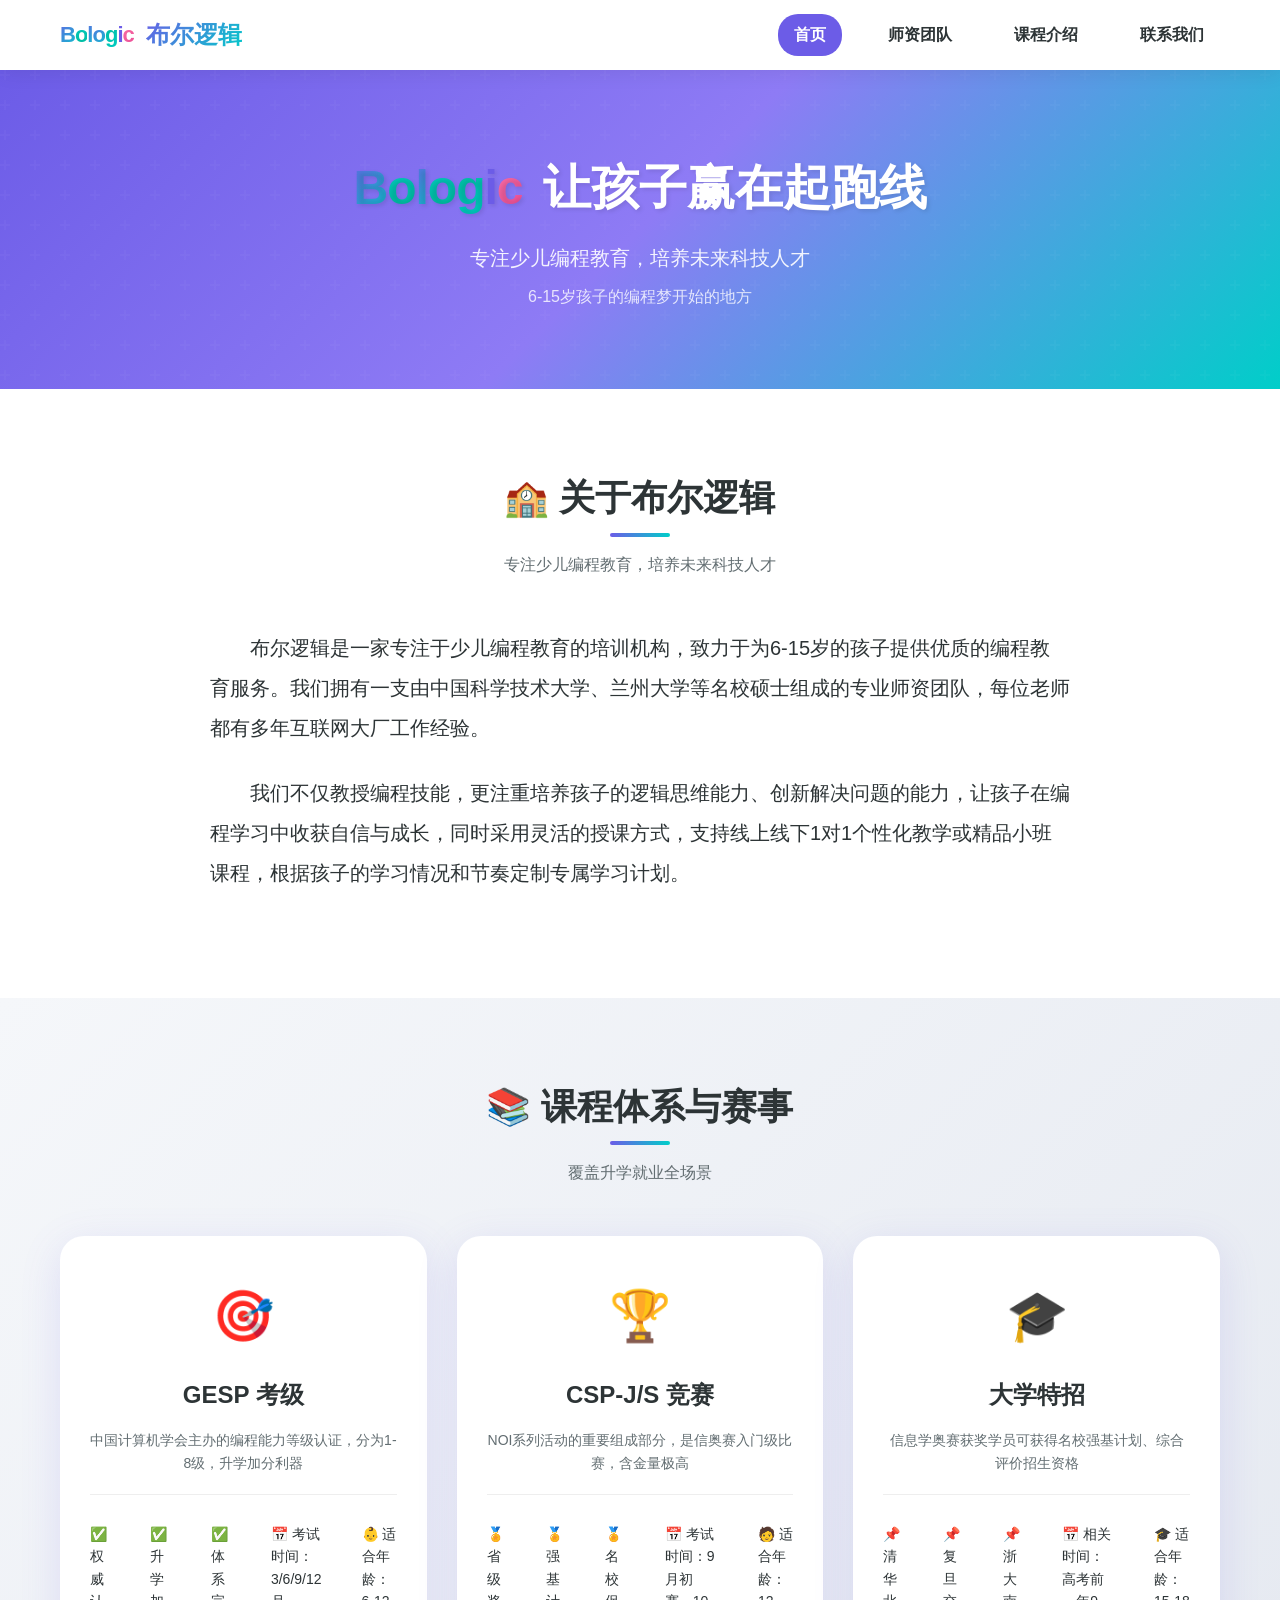
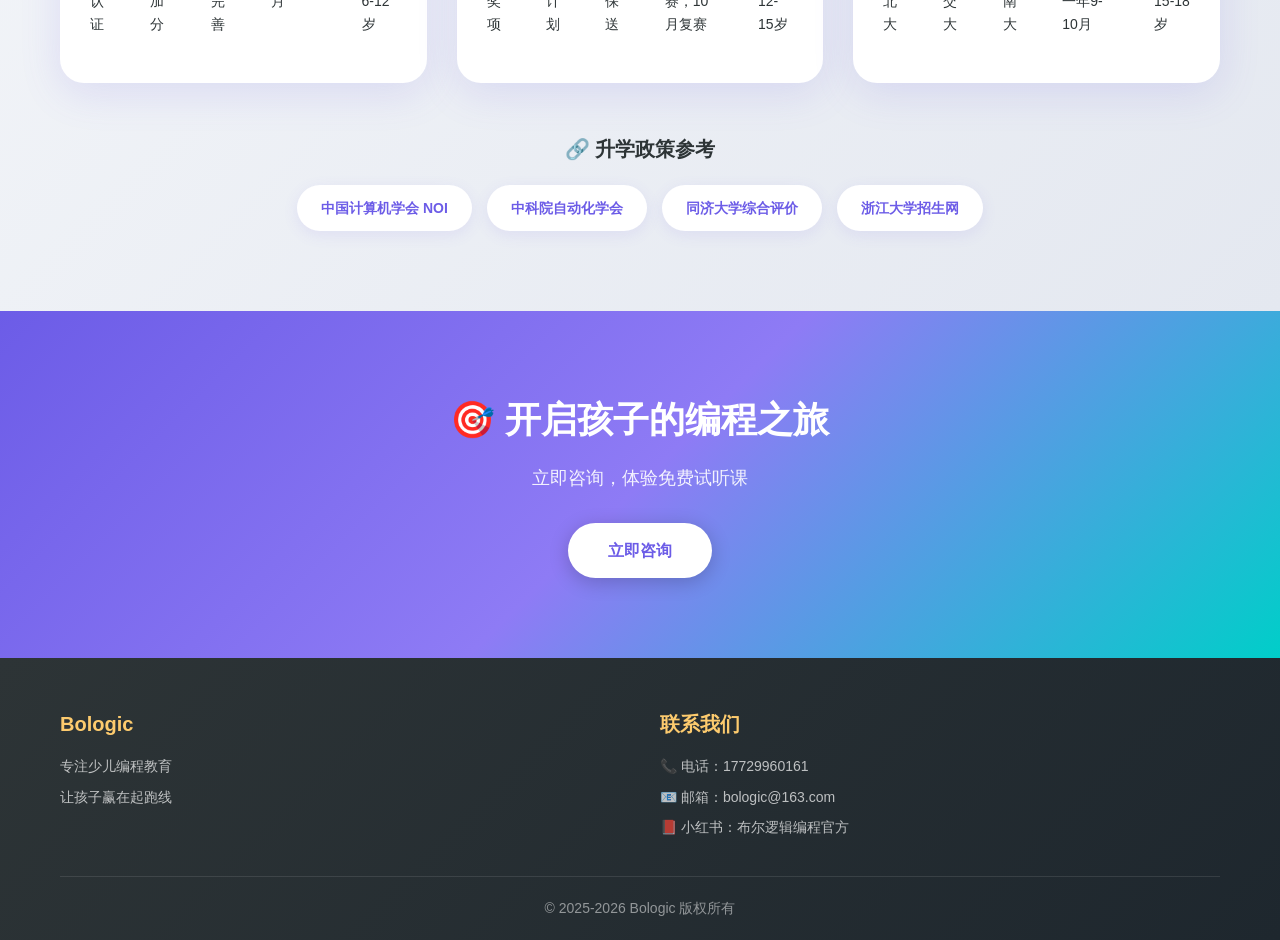
==== commit 24a4610e: "合并关于我们的描述为一句话" ====
--- a/index.html
+++ b/index.html
@@ -61,8 +61,7 @@
                 <div class="about-content">
                     <div class="about-text">
                         <p>布尔逻辑是一家专注于少儿编程教育的培训机构，致力于为6-15岁的孩子提供优质的编程教育服务。我们拥有一支由中国科学技术大学、兰州大学等名校硕士组成的专业师资团队，每位老师都有多年互联网大厂工作经验。</p>
-                        <p>我们不仅教授编程技能，更注重培养孩子的逻辑思维能力、创新解决问题的能力，让孩子在编程学习中收获自信与成长。</p>
-                        <p>我们采用灵活的授课方式，支持线上线下1对1个性化教学或精品小班课程，根据孩子的学习情况和节奏定制专属学习计划。</p>
+                        <p>我们不仅教授编程技能，更注重培养孩子的逻辑思维能力、创新解决问题的能力，让孩子在编程学习中收获自信与成长，同时采用灵活的授课方式，支持线上线下1对1个性化教学或精品小班课程，根据孩子的学习情况和节奏定制专属学习计划。</p>
                     </div>
                 </div>
             </div>
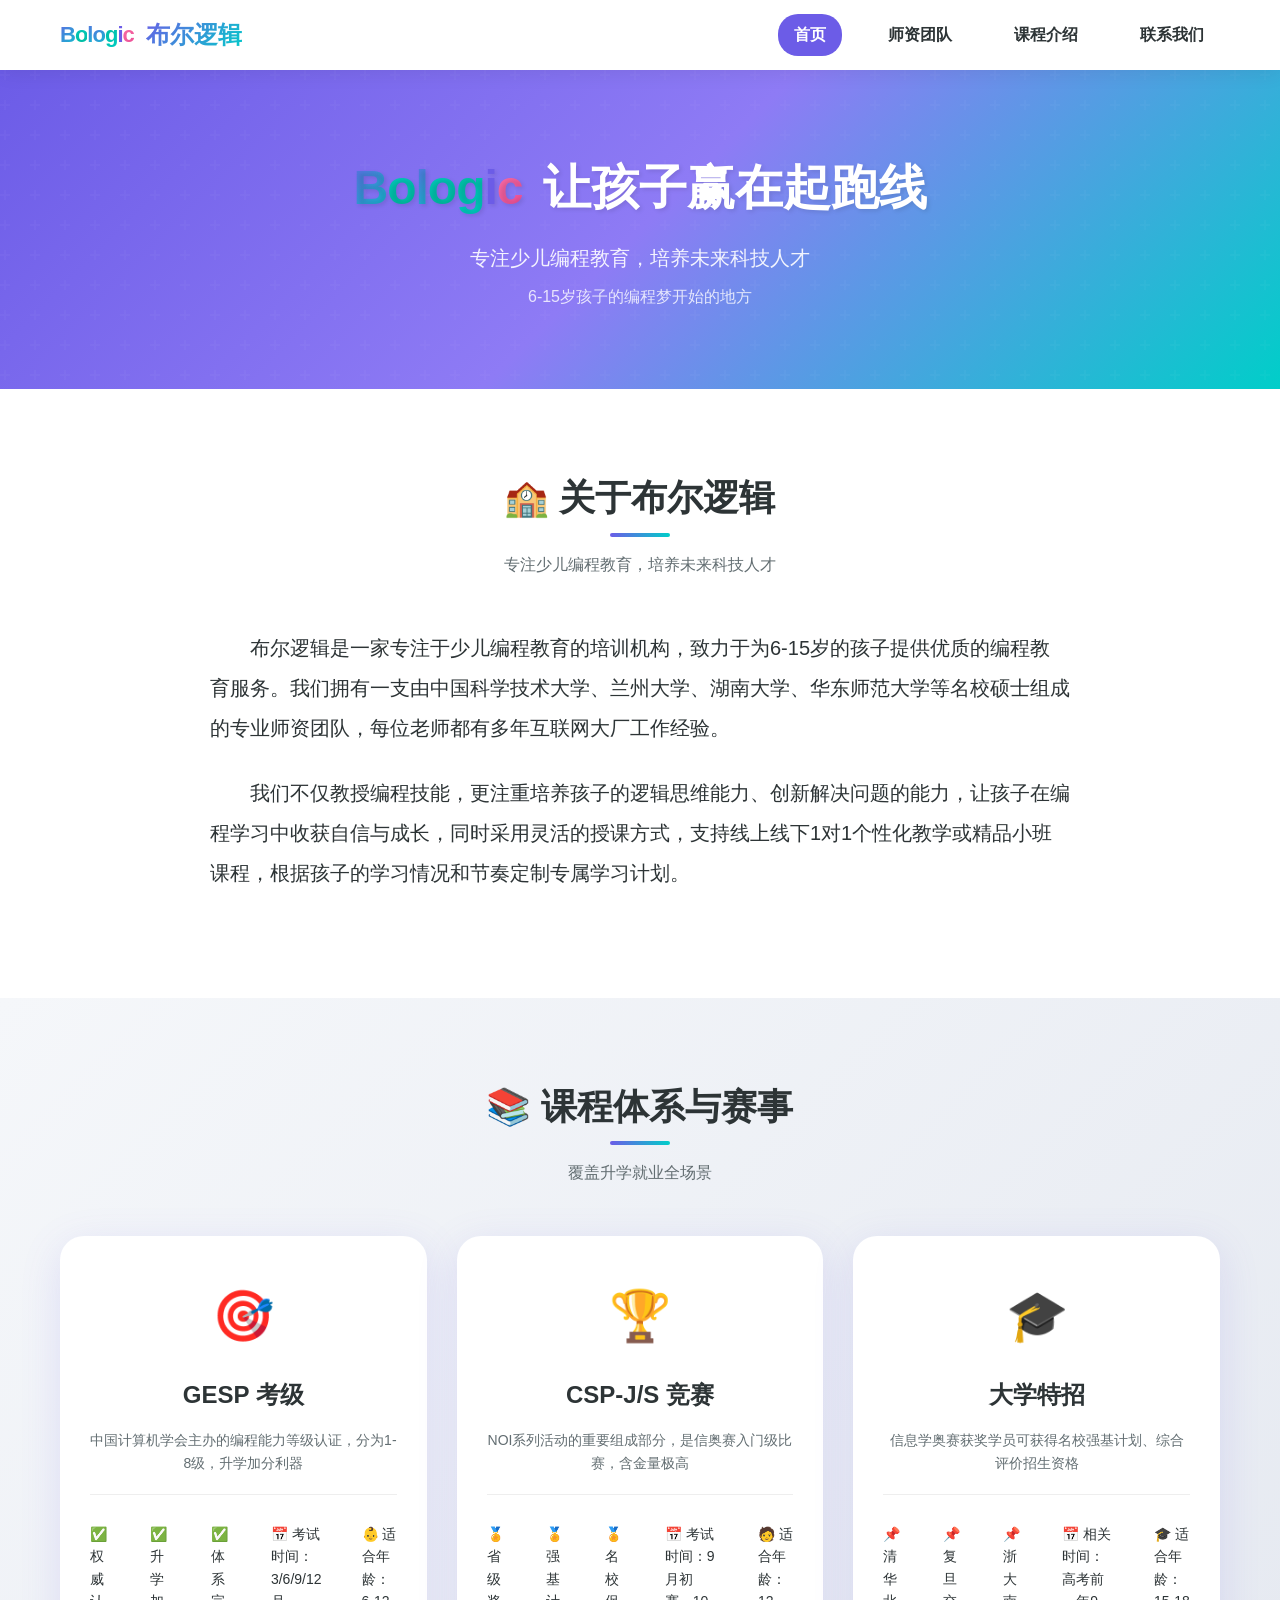
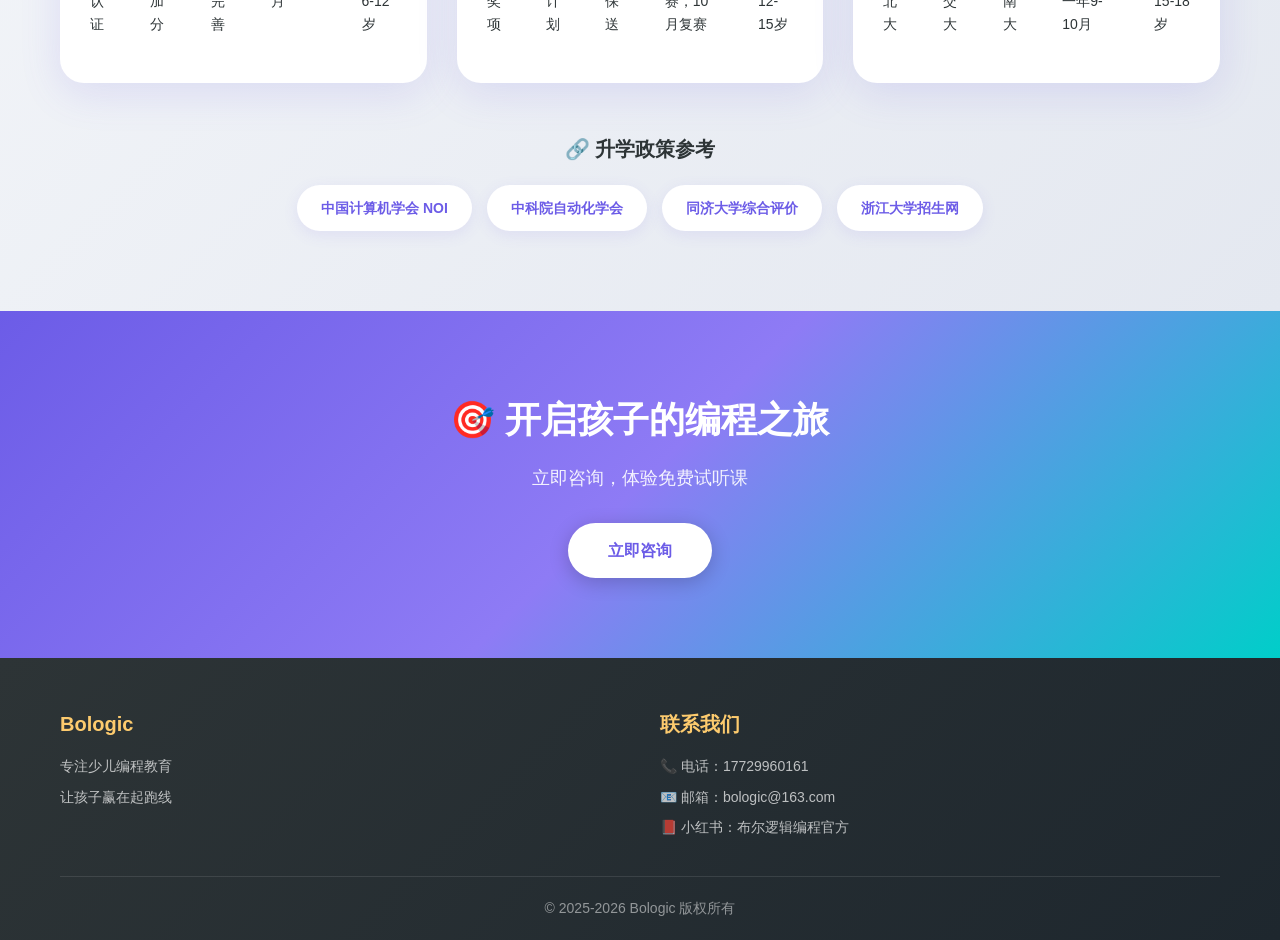
==== commit 0839e7ea: "更新首页师资团队介绍" ====
--- a/index.html
+++ b/index.html
@@ -60,7 +60,7 @@
                 </div>
                 <div class="about-content">
                     <div class="about-text">
-                        <p>布尔逻辑是一家专注于少儿编程教育的培训机构，致力于为6-15岁的孩子提供优质的编程教育服务。我们拥有一支由中国科学技术大学、兰州大学等名校硕士组成的专业师资团队，每位老师都有多年互联网大厂工作经验。</p>
+                        <p>布尔逻辑是一家专注于少儿编程教育的培训机构，致力于为6-15岁的孩子提供优质的编程教育服务。我们拥有一支由中国科学技术大学、兰州大学、湖南大学、华东师范大学等名校硕士组成的专业师资团队，每位老师都有多年互联网大厂工作经验。</p>
                         <p>我们不仅教授编程技能，更注重培养孩子的逻辑思维能力、创新解决问题的能力，让孩子在编程学习中收获自信与成长，同时采用灵活的授课方式，支持线上线下1对1个性化教学或精品小班课程，根据孩子的学习情况和节奏定制专属学习计划。</p>
                     </div>
                 </div>
